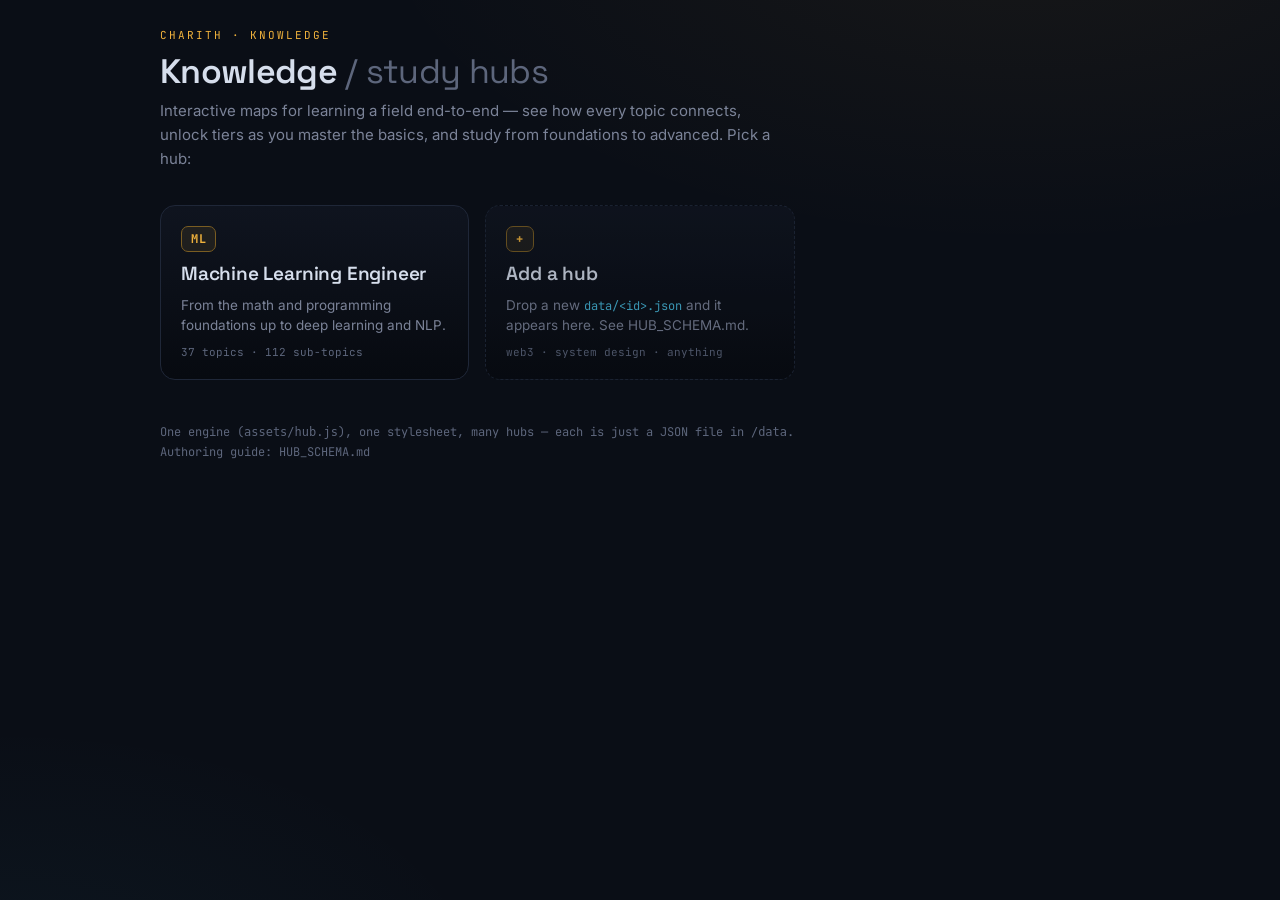
==== index.html @ 0ff25993 "Add files via upload" ====
<!DOCTYPE html>
<html lang="en">
<head>
  <meta charset="UTF-8">
  <meta name="viewport" content="width=device-width, initial-scale=1.0, viewport-fit=cover">
  <meta name="apple-mobile-web-app-capable" content="yes">
  <meta name="apple-mobile-web-app-title" content="Knowledge">
  <meta name="theme-color" content="#0A0E16">
  <link rel="manifest" href="manifest.webmanifest">
  <link rel="apple-touch-icon" href="assets/icon.png">
  <link rel="preconnect" href="https://fonts.googleapis.com">
  <link rel="preconnect" href="https://fonts.gstatic.com" crossorigin>
  <link href="https://fonts.googleapis.com/css2?family=Space+Grotesk:wght@400;500;600;700&family=Inter:wght@400;450;500;600&family=JetBrains+Mono:wght@400;500;700&display=swap" rel="stylesheet">
  <title>Knowledge · Hubs</title>
<style>
:root{--ink:#070A10;--bg:#0A0E16;--panel:#0F141F;--line:#1F2738;--line2:#26304a;--line-bright:#33405A;
  --text:#D6DEEC;--muted:#7b8398;--muted2:#5d667c;--gold:#F0B23C;--cyan:#46B8DA;--mint:#54C99A;}
*{box-sizing:border-box}
body{margin:0;min-height:100vh;background:
  radial-gradient(1100px 560px at 80% -10%,rgba(240,178,60,.06),transparent 60%),
  radial-gradient(900px 480px at 0% 110%,rgba(70,184,218,.05),transparent 55%),var(--bg);
  color:var(--text);font-family:"Inter",system-ui,sans-serif;-webkit-font-smoothing:antialiased;
  padding:max(28px,env(safe-area-inset-top)) 22px 60px}
a{text-decoration:none;color:inherit}
.wrap{max-width:960px;margin:0 auto}
.kbd{font-family:"JetBrains Mono",monospace;font-size:11px;letter-spacing:.18em;text-transform:uppercase;color:var(--gold)}
h1{font-family:"Space Grotesk",sans-serif;font-weight:600;font-size:34px;letter-spacing:-.02em;margin:8px 0 6px}
h1 span{color:var(--muted2);font-weight:400}
.lead{color:var(--muted);font-size:15px;max-width:620px;line-height:1.6;margin:0 0 34px}
.grid{display:grid;grid-template-columns:repeat(auto-fill,minmax(260px,1fr));gap:16px}
.hub{display:flex;flex-direction:column;gap:9px;background:linear-gradient(180deg,var(--panel),var(--ink));
  border:1px solid var(--line);border-radius:15px;padding:20px;transition:.16s;position:relative;overflow:hidden}
.hub:hover{border-color:var(--line-bright);transform:translateY(-2px);box-shadow:0 22px 44px -26px rgba(0,0,0,.9)}
.hub.add{border-style:dashed;opacity:.8}
.hub.add:hover{transform:none;box-shadow:none}
.hbadge{font-family:"JetBrains Mono",monospace;font-size:12px;font-weight:700;color:var(--gold);
  background:rgba(240,178,60,.08);border:1px solid #7a5d22;width:fit-content;padding:4px 9px;border-radius:7px;letter-spacing:.05em}
.htitle{font-family:"Space Grotesk",sans-serif;font-weight:600;font-size:19px;letter-spacing:-.01em}
.hblurb{color:var(--muted);font-size:13.5px;line-height:1.5;flex:1}
.hblurb code{font-family:"JetBrains Mono",monospace;font-size:12px;color:var(--cyan)}
.hmeta{font-family:"JetBrains Mono",monospace;font-size:11px;color:var(--muted2)}
.foot{margin-top:42px;color:var(--muted2);font-family:"JetBrains Mono",monospace;font-size:12px;line-height:1.7}
</style>
</head>
<body>
  <div class="wrap">
    <div class="kbd">charith · knowledge</div>
    <h1>Knowledge <span>/ study hubs</span></h1>
    <p class="lead">Interactive maps for learning a field end-to-end — see how every topic connects, unlock tiers as you master the basics, and study from foundations to advanced. Pick a hub:</p>
    <div class="grid">
      <a class="hub" href="hub.html?topic=ml">
        <div class="hbadge">ML</div>
        <div class="htitle">Machine Learning Engineer</div>
        <div class="hblurb">From the math and programming foundations up to deep learning and NLP.</div>
        <div class="hmeta">37 topics · 112 sub-topics</div>
      </a>
      <div class="hub add">
        <div class="hbadge">+</div>
        <div class="htitle">Add a hub</div>
        <div class="hblurb">Drop a new <code>data/&lt;id&gt;.json</code> and it appears here. See HUB_SCHEMA.md.</div>
        <div class="hmeta">web3 · system design · anything</div>
      </div>
    </div>
    <p class="foot">One engine (<code>assets/hub.js</code>), one stylesheet, many hubs — each is just a JSON file in <code>/data</code>.<br>Authoring guide: HUB_SCHEMA.md</p>
  </div>
</body>
</html>
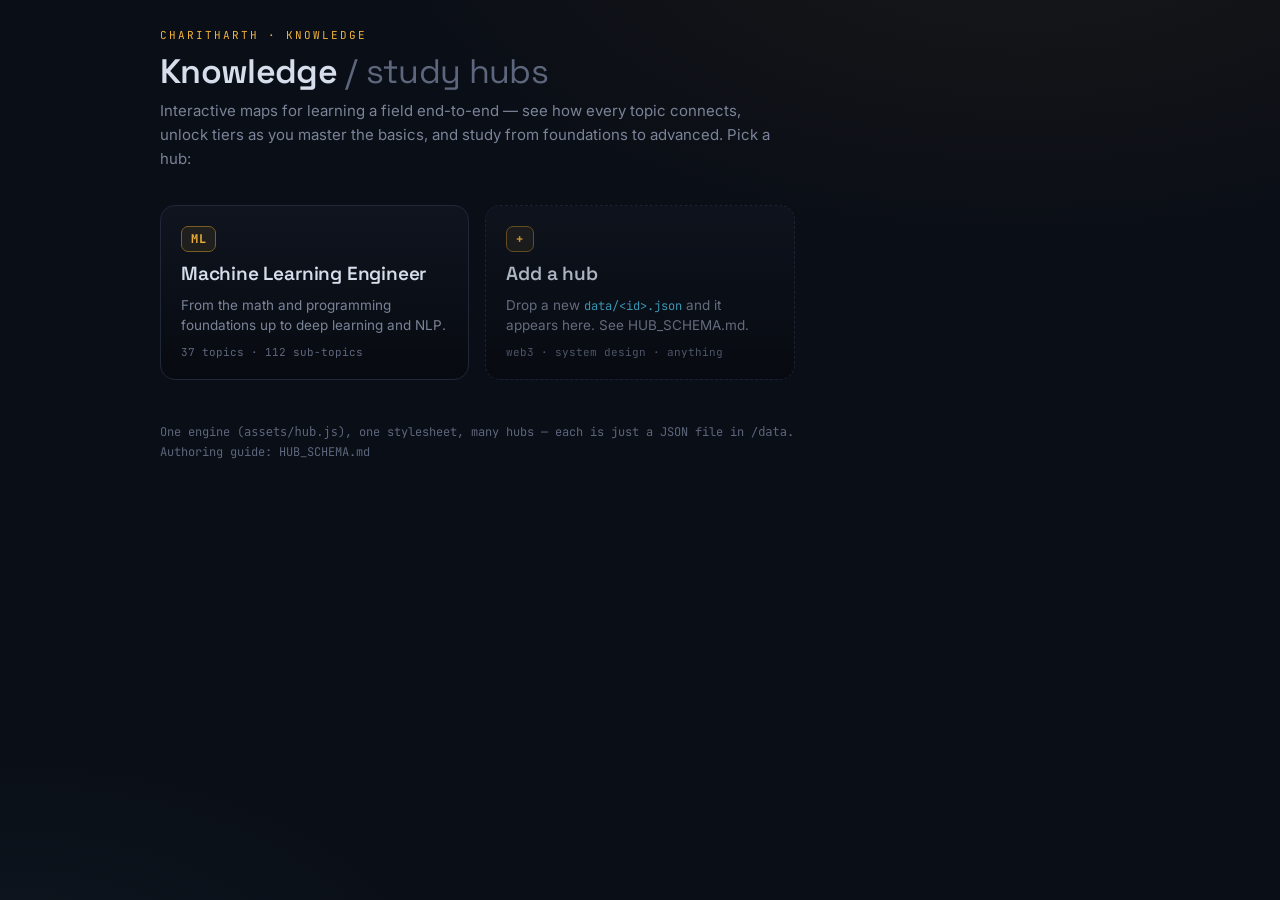
==== commit 322dcd63: "Correct name from 'charith' to 'Charitharth'" ====
--- a/index.html
+++ b/index.html
@@ -44,7 +44,7 @@
 </head>
 <body>
   <div class="wrap">
-    <div class="kbd">charith · knowledge</div>
+    <div class="kbd">Charitharth · knowledge</div>
     <h1>Knowledge <span>/ study hubs</span></h1>
     <p class="lead">Interactive maps for learning a field end-to-end — see how every topic connects, unlock tiers as you master the basics, and study from foundations to advanced. Pick a hub:</p>
     <div class="grid">
@@ -64,4 +64,4 @@
     <p class="foot">One engine (<code>assets/hub.js</code>), one stylesheet, many hubs — each is just a JSON file in <code>/data</code>.<br>Authoring guide: HUB_SCHEMA.md</p>
   </div>
 </body>
-</html>+</html>
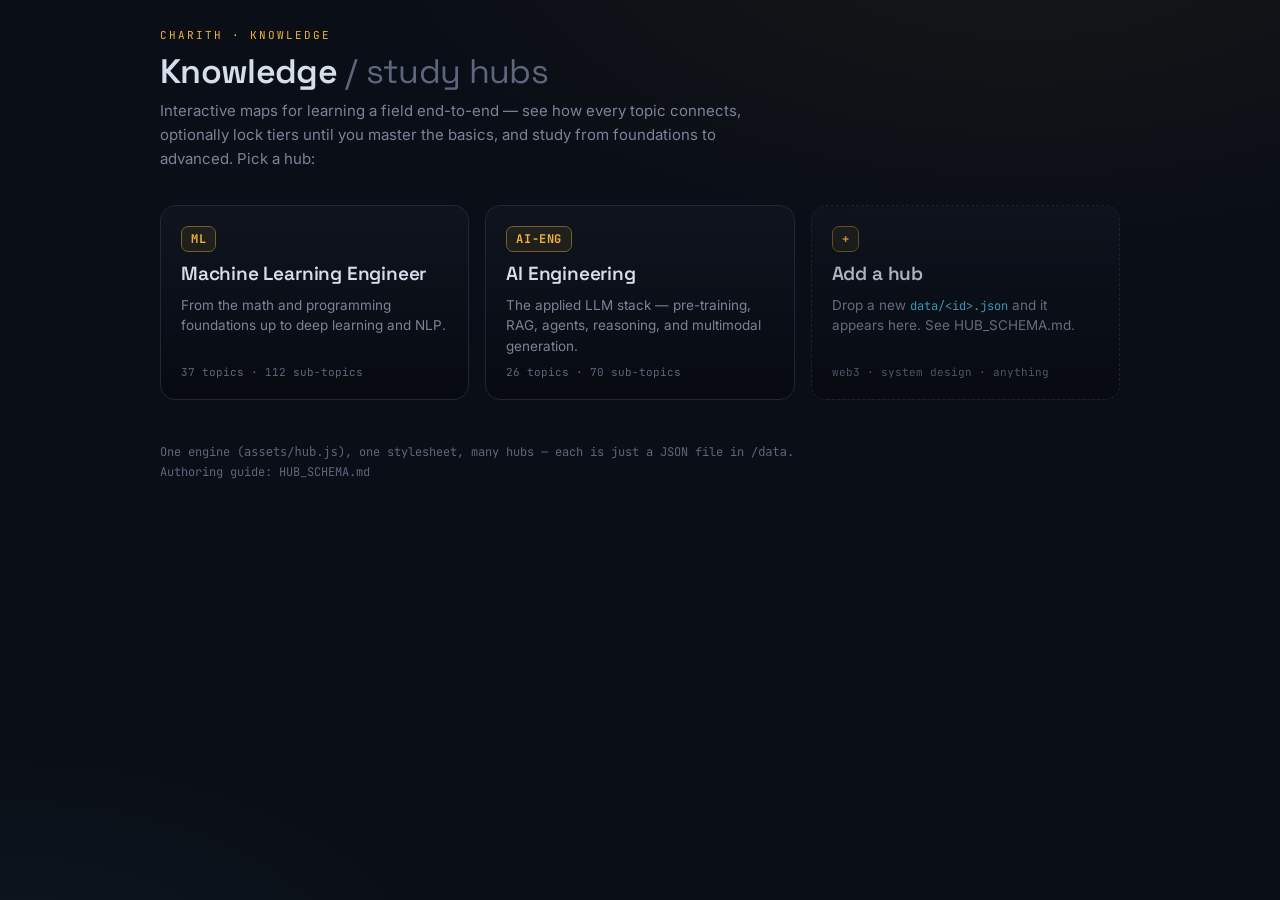
==== commit 070dccf6: "Add files via upload" ====
--- a/index.html
+++ b/index.html
@@ -44,15 +44,21 @@
 </head>
 <body>
   <div class="wrap">
-    <div class="kbd">Charitharth · knowledge</div>
+    <div class="kbd">charith · knowledge</div>
     <h1>Knowledge <span>/ study hubs</span></h1>
-    <p class="lead">Interactive maps for learning a field end-to-end — see how every topic connects, unlock tiers as you master the basics, and study from foundations to advanced. Pick a hub:</p>
+    <p class="lead">Interactive maps for learning a field end-to-end — see how every topic connects, optionally lock tiers until you master the basics, and study from foundations to advanced. Pick a hub:</p>
     <div class="grid">
       <a class="hub" href="hub.html?topic=ml">
         <div class="hbadge">ML</div>
         <div class="htitle">Machine Learning Engineer</div>
         <div class="hblurb">From the math and programming foundations up to deep learning and NLP.</div>
         <div class="hmeta">37 topics · 112 sub-topics</div>
+      </a>
+      <a class="hub" href="hub.html?topic=ai-eng">
+        <div class="hbadge">AI-ENG</div>
+        <div class="htitle">AI Engineering</div>
+        <div class="hblurb">The applied LLM stack — pre-training, RAG, agents, reasoning, and multimodal generation.</div>
+        <div class="hmeta">26 topics · 70 sub-topics</div>
       </a>
       <div class="hub add">
         <div class="hbadge">+</div>
@@ -64,4 +70,4 @@
     <p class="foot">One engine (<code>assets/hub.js</code>), one stylesheet, many hubs — each is just a JSON file in <code>/data</code>.<br>Authoring guide: HUB_SCHEMA.md</p>
   </div>
 </body>
-</html>
+</html>
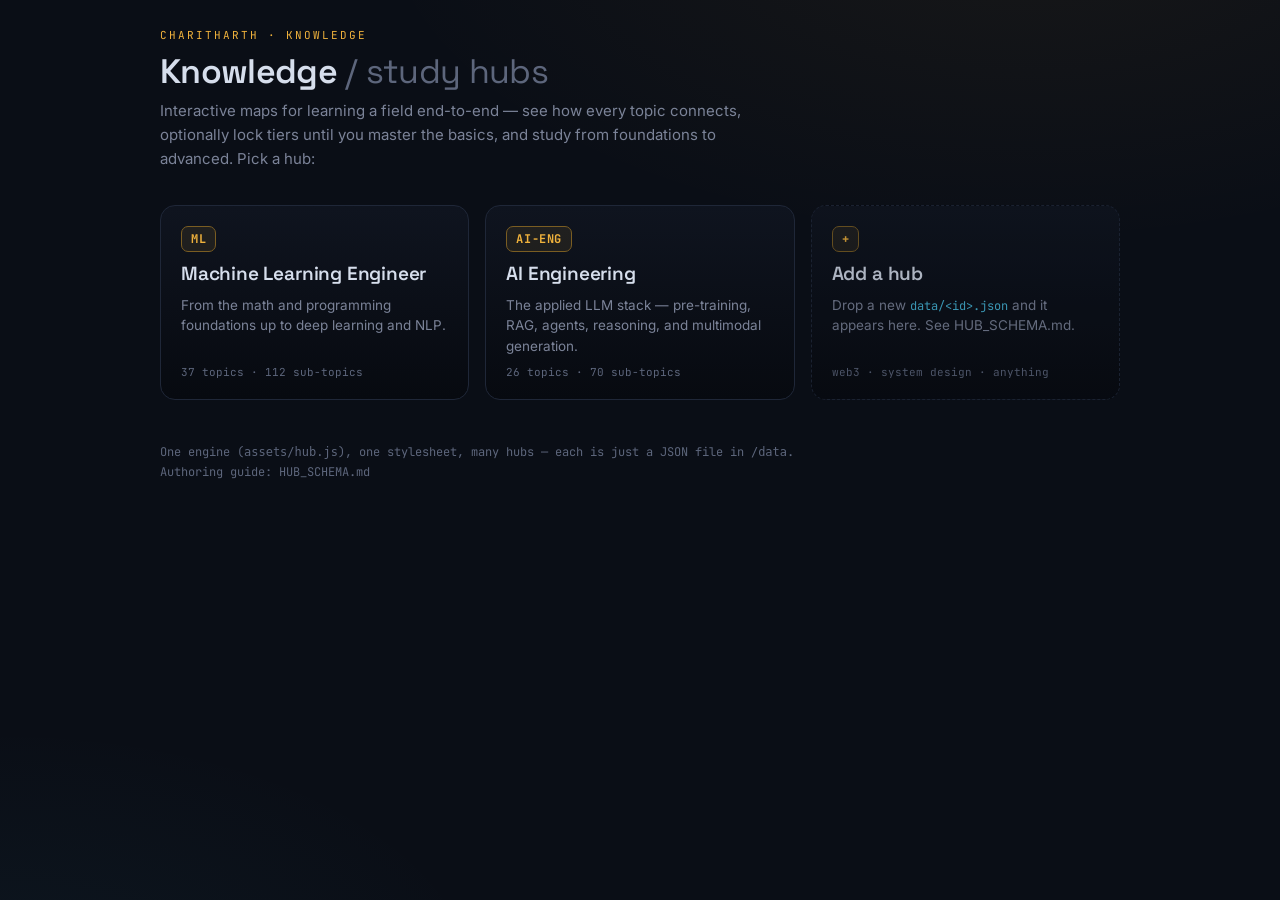
==== commit e44a9b34: "Update index.html" ====
--- a/index.html
+++ b/index.html
@@ -44,7 +44,7 @@
 </head>
 <body>
   <div class="wrap">
-    <div class="kbd">charith · knowledge</div>
+    <div class="kbd">charitharth · knowledge</div>
     <h1>Knowledge <span>/ study hubs</span></h1>
     <p class="lead">Interactive maps for learning a field end-to-end — see how every topic connects, optionally lock tiers until you master the basics, and study from foundations to advanced. Pick a hub:</p>
     <div class="grid">
@@ -70,4 +70,4 @@
     <p class="foot">One engine (<code>assets/hub.js</code>), one stylesheet, many hubs — each is just a JSON file in <code>/data</code>.<br>Authoring guide: HUB_SCHEMA.md</p>
   </div>
 </body>
-</html>+</html>
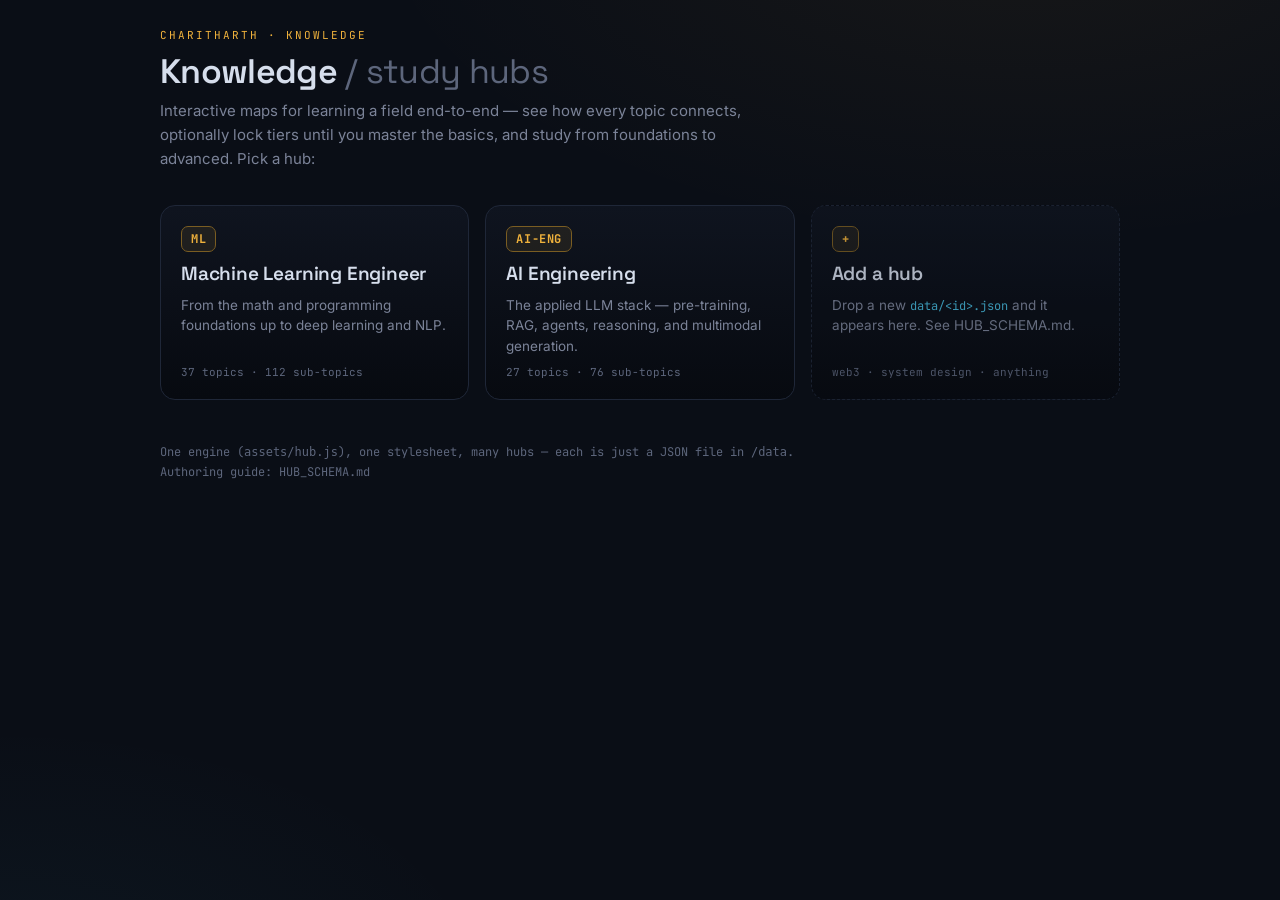
==== commit 20b97806: "Add files via upload" ====
--- a/index.html
+++ b/index.html
@@ -58,7 +58,7 @@
         <div class="hbadge">AI-ENG</div>
         <div class="htitle">AI Engineering</div>
         <div class="hblurb">The applied LLM stack — pre-training, RAG, agents, reasoning, and multimodal generation.</div>
-        <div class="hmeta">26 topics · 70 sub-topics</div>
+        <div class="hmeta">27 topics · 76 sub-topics</div>
       </a>
       <div class="hub add">
         <div class="hbadge">+</div>
@@ -70,4 +70,4 @@
     <p class="foot">One engine (<code>assets/hub.js</code>), one stylesheet, many hubs — each is just a JSON file in <code>/data</code>.<br>Authoring guide: HUB_SCHEMA.md</p>
   </div>
 </body>
-</html>
+</html>
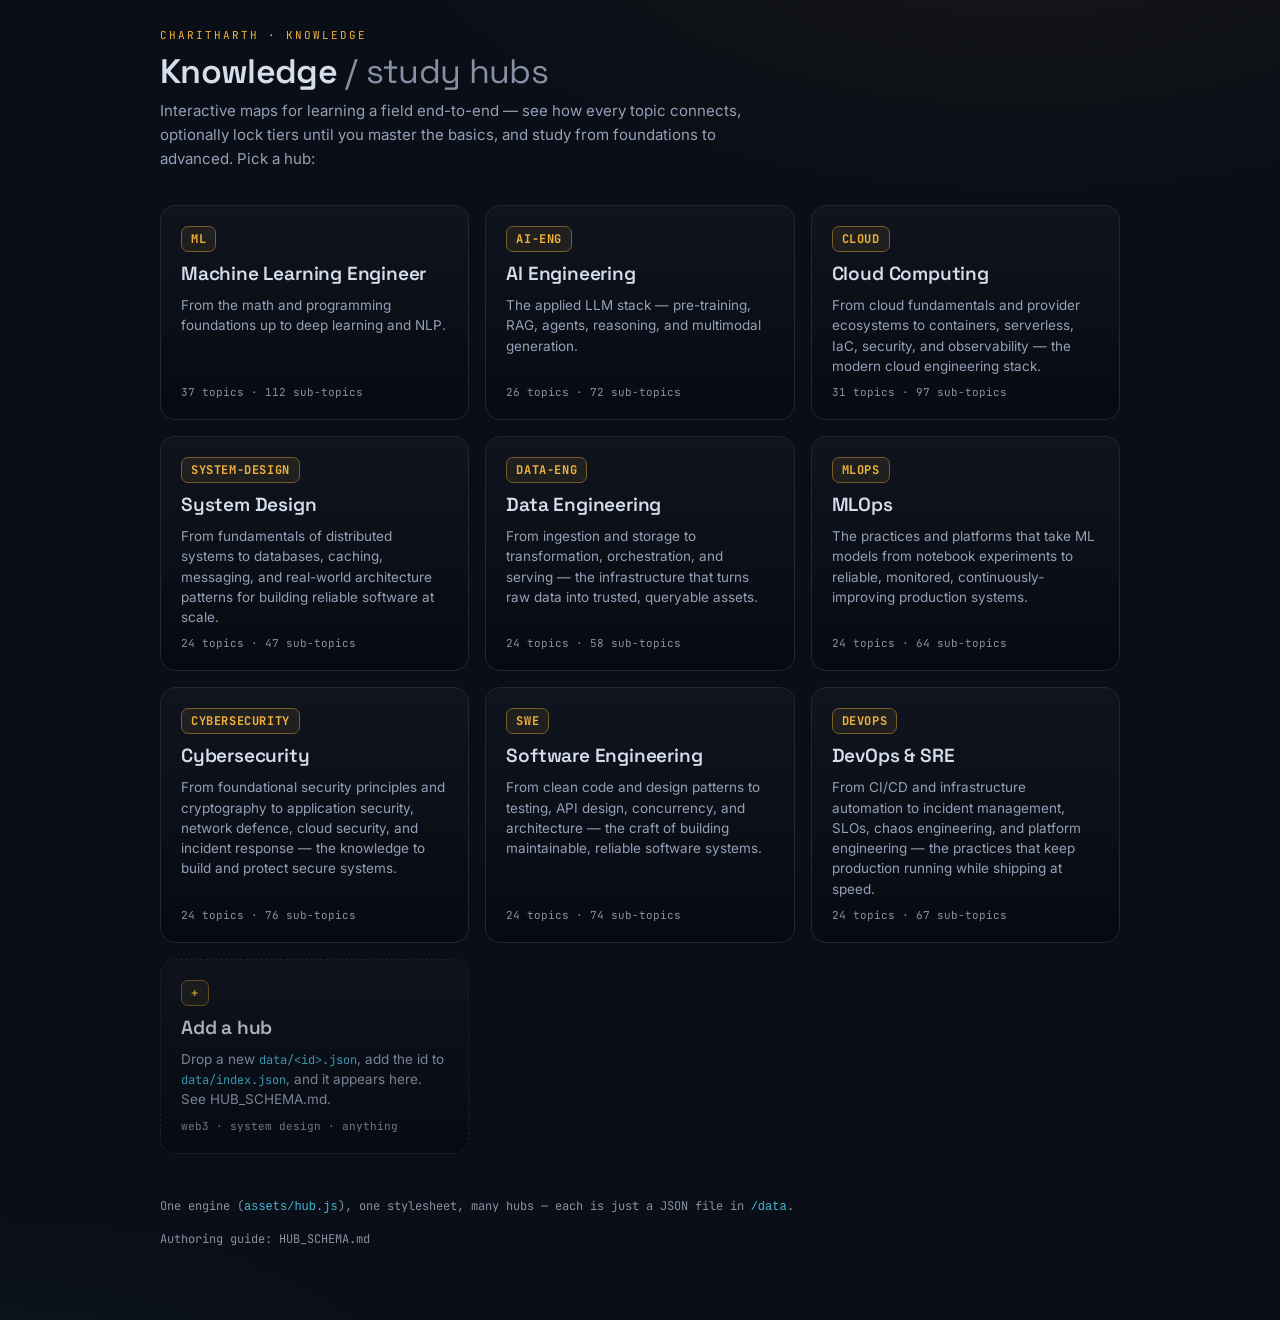
==== commit a3f6c33c: "Add files via upload" ====
--- a/index.html
+++ b/index.html
@@ -1,73 +1,117 @@
 <!DOCTYPE html>
-<html lang="en">
+<html lang="en" dir="ltr">
 <head>
   <meta charset="UTF-8">
   <meta name="viewport" content="width=device-width, initial-scale=1.0, viewport-fit=cover">
+  <meta name="description" content="Interactive learning maps for mastering AI, ML, and engineering topics end-to-end. See how every topic connects and study from foundations to advanced.">
+  <meta name="mobile-web-app-capable" content="yes">
   <meta name="apple-mobile-web-app-capable" content="yes">
   <meta name="apple-mobile-web-app-title" content="Knowledge">
   <meta name="theme-color" content="#0A0E16">
   <link rel="manifest" href="manifest.webmanifest">
   <link rel="apple-touch-icon" href="assets/icon.png">
-  <link rel="preconnect" href="https://fonts.googleapis.com">
-  <link rel="preconnect" href="https://fonts.gstatic.com" crossorigin>
-  <link href="https://fonts.googleapis.com/css2?family=Space+Grotesk:wght@400;500;600;700&family=Inter:wght@400;450;500;600&family=JetBrains+Mono:wght@400;500;700&display=swap" rel="stylesheet">
+  <link rel="stylesheet" href="assets/index.css">
   <title>Knowledge · Hubs</title>
-<style>
-:root{--ink:#070A10;--bg:#0A0E16;--panel:#0F141F;--line:#1F2738;--line2:#26304a;--line-bright:#33405A;
-  --text:#D6DEEC;--muted:#7b8398;--muted2:#5d667c;--gold:#F0B23C;--cyan:#46B8DA;--mint:#54C99A;}
-*{box-sizing:border-box}
-body{margin:0;min-height:100vh;background:
-  radial-gradient(1100px 560px at 80% -10%,rgba(240,178,60,.06),transparent 60%),
-  radial-gradient(900px 480px at 0% 110%,rgba(70,184,218,.05),transparent 55%),var(--bg);
-  color:var(--text);font-family:"Inter",system-ui,sans-serif;-webkit-font-smoothing:antialiased;
-  padding:max(28px,env(safe-area-inset-top)) 22px 60px}
-a{text-decoration:none;color:inherit}
-.wrap{max-width:960px;margin:0 auto}
-.kbd{font-family:"JetBrains Mono",monospace;font-size:11px;letter-spacing:.18em;text-transform:uppercase;color:var(--gold)}
-h1{font-family:"Space Grotesk",sans-serif;font-weight:600;font-size:34px;letter-spacing:-.02em;margin:8px 0 6px}
-h1 span{color:var(--muted2);font-weight:400}
-.lead{color:var(--muted);font-size:15px;max-width:620px;line-height:1.6;margin:0 0 34px}
-.grid{display:grid;grid-template-columns:repeat(auto-fill,minmax(260px,1fr));gap:16px}
-.hub{display:flex;flex-direction:column;gap:9px;background:linear-gradient(180deg,var(--panel),var(--ink));
-  border:1px solid var(--line);border-radius:15px;padding:20px;transition:.16s;position:relative;overflow:hidden}
-.hub:hover{border-color:var(--line-bright);transform:translateY(-2px);box-shadow:0 22px 44px -26px rgba(0,0,0,.9)}
-.hub.add{border-style:dashed;opacity:.8}
-.hub.add:hover{transform:none;box-shadow:none}
-.hbadge{font-family:"JetBrains Mono",monospace;font-size:12px;font-weight:700;color:var(--gold);
-  background:rgba(240,178,60,.08);border:1px solid #7a5d22;width:fit-content;padding:4px 9px;border-radius:7px;letter-spacing:.05em}
-.htitle{font-family:"Space Grotesk",sans-serif;font-weight:600;font-size:19px;letter-spacing:-.01em}
-.hblurb{color:var(--muted);font-size:13.5px;line-height:1.5;flex:1}
-.hblurb code{font-family:"JetBrains Mono",monospace;font-size:12px;color:var(--cyan)}
-.hmeta{font-family:"JetBrains Mono",monospace;font-size:11px;color:var(--muted2)}
-.foot{margin-top:42px;color:var(--muted2);font-family:"JetBrains Mono",monospace;font-size:12px;line-height:1.7}
-</style>
 </head>
 <body>
   <div class="wrap">
-    <div class="kbd">charitharth · knowledge</div>
-    <h1>Knowledge <span>/ study hubs</span></h1>
-    <p class="lead">Interactive maps for learning a field end-to-end — see how every topic connects, optionally lock tiers until you master the basics, and study from foundations to advanced. Pick a hub:</p>
-    <div class="grid">
-      <a class="hub" href="hub.html?topic=ml">
-        <div class="hbadge">ML</div>
-        <div class="htitle">Machine Learning Engineer</div>
-        <div class="hblurb">From the math and programming foundations up to deep learning and NLP.</div>
-        <div class="hmeta">37 topics · 112 sub-topics</div>
-      </a>
-      <a class="hub" href="hub.html?topic=ai-eng">
-        <div class="hbadge">AI-ENG</div>
-        <div class="htitle">AI Engineering</div>
-        <div class="hblurb">The applied LLM stack — pre-training, RAG, agents, reasoning, and multimodal generation.</div>
-        <div class="hmeta">27 topics · 76 sub-topics</div>
-      </a>
-      <div class="hub add">
-        <div class="hbadge">+</div>
-        <div class="htitle">Add a hub</div>
-        <div class="hblurb">Drop a new <code>data/&lt;id&gt;.json</code> and it appears here. See HUB_SCHEMA.md.</div>
-        <div class="hmeta">web3 · system design · anything</div>
+    <header>
+      <div class="kbd">charitharth · knowledge</div>
+      <h1>Knowledge <span>/ study hubs</span></h1>
+      <p class="lead">Interactive maps for learning a field end-to-end — see how every topic connects, optionally lock tiers until you master the basics, and study from foundations to advanced. Pick a hub:</p>
+    </header>
+
+    <main>
+      <div class="grid" id="hub-grid" aria-label="Available study hubs">
+        <!-- Static fallback (replaced by dynamic load when served over HTTP) -->
+        <a class="hub" href="hub.html?topic=ml">
+          <div class="hbadge">ML</div>
+          <div class="htitle">Machine Learning Engineer</div>
+          <div class="hblurb">From the math and programming foundations up to deep learning and NLP.</div>
+          <div class="hmeta">37 topics · 112 sub-topics</div>
+        </a>
+        <a class="hub" href="hub.html?topic=ai-eng">
+          <div class="hbadge">AI-ENG</div>
+          <div class="htitle">AI Engineering</div>
+          <div class="hblurb">The applied LLM stack — pre-training, RAG, agents, reasoning, and multimodal generation.</div>
+          <div class="hmeta">27 topics · 76 sub-topics</div>
+        </a>
+        <div class="hub add" role="presentation">
+          <div class="hbadge">+</div>
+          <div class="htitle">Add a hub</div>
+          <div class="hblurb">Drop a new <code>data/&lt;id&gt;.json</code>, add the id to <code>data/index.json</code>, and it appears here. See <a href="docs/HUB_SCHEMA.md">HUB_SCHEMA.md</a>.</div>
+          <div class="hmeta">web3 · system design · anything</div>
+        </div>
       </div>
-    </div>
-    <p class="foot">One engine (<code>assets/hub.js</code>), one stylesheet, many hubs — each is just a JSON file in <code>/data</code>.<br>Authoring guide: HUB_SCHEMA.md</p>
+    </main>
+
+    <footer class="foot">
+      <p>One engine (<code>assets/hub.js</code>), one stylesheet, many hubs — each is just a JSON file in <code>/data</code>.</p>
+      <p>Authoring guide: <a href="docs/HUB_SCHEMA.md">HUB_SCHEMA.md</a></p>
+    </footer>
   </div>
+
+  <script>
+  (function () {
+    var grid = document.getElementById('hub-grid');
+
+    // Progressively enhance: if fetch works (HTTP), replace static cards with live data
+    if (location.protocol === 'file:') return; // static fallback is already fine
+
+    fetch('data/index.json')
+      .then(function (r) { return r.json(); })
+      .then(function (ids) {
+        return Promise.all(ids.map(function (id) {
+          return fetch('data/' + id + '.json')
+            .then(function (r) { return r.json(); })
+            .then(function (data) {
+              var topicCount = Object.keys(data.topics || {}).length;
+              var leafCount = Object.keys(data.leaves || {}).length;
+              return { id: id, meta: data.meta || {}, topicCount: topicCount, leafCount: leafCount };
+            });
+        }));
+      })
+      .then(function (hubs) {
+        grid.innerHTML = '';
+        hubs.forEach(function (hub) {
+          var badge = (hub.meta.id || hub.id).toUpperCase();
+          var title = hub.meta.title || hub.id;
+          var blurb = hub.meta.blurb || hub.meta.subtitle || '';
+          var card = document.createElement('a');
+          card.className = 'hub';
+          card.href = 'hub.html?topic=' + hub.id;
+          card.innerHTML =
+            '<div class="hbadge">' + esc(badge) + '</div>' +
+            '<div class="htitle">' + esc(title) + '</div>' +
+            '<div class="hblurb">' + esc(blurb) + '</div>' +
+            '<div class="hmeta">' + hub.topicCount + ' topics \u00b7 ' + hub.leafCount + ' sub-topics</div>';
+          grid.appendChild(card);
+        });
+
+        // "Add a hub" card
+        var add = document.createElement('div');
+        add.className = 'hub add';
+        add.setAttribute('role', 'presentation');
+        add.innerHTML =
+          '<div class="hbadge">+</div>' +
+          '<div class="htitle">Add a hub</div>' +
+          '<div class="hblurb">Drop a new <code>data/&lt;id&gt;.json</code>, add the id to <code>data/index.json</code>, and it appears here. See <a href="docs/HUB_SCHEMA.md">HUB_SCHEMA.md</a>.</div>' +
+          '<div class="hmeta">web3 \u00b7 system design \u00b7 anything</div>';
+        grid.appendChild(add);
+      })
+      .catch(function () {
+        // Static fallback already visible — just leave it
+      });
+
+    function esc(s) {
+      return s.replace(/&/g, '&amp;').replace(/</g, '&lt;').replace(/>/g, '&gt;');
+    }
+  })();
+
+  // Register service worker for offline / PWA support
+  if ('serviceWorker' in navigator) {
+    navigator.serviceWorker.register('sw.js').catch(function () {});
+  }
+  </script>
 </body>
-</html>+</html>
--- a/assets/index.css
+++ b/assets/index.css
@@ -0,0 +1,169 @@
+/* ===== Self-hosted fonts ===== */
+@font-face { font-family:'Inter'; font-style:normal; font-weight:400; font-display:swap; src:url('fonts/inter-400.ttf') format('truetype'); }
+@font-face { font-family:'Inter'; font-style:normal; font-weight:500; font-display:swap; src:url('fonts/inter-500.ttf') format('truetype'); }
+@font-face { font-family:'Inter'; font-style:normal; font-weight:600; font-display:swap; src:url('fonts/inter-600.ttf') format('truetype'); }
+@font-face { font-family:'JetBrains Mono'; font-style:normal; font-weight:400; font-display:swap; src:url('fonts/jetbrains-mono-400.ttf') format('truetype'); }
+@font-face { font-family:'JetBrains Mono'; font-style:normal; font-weight:500; font-display:swap; src:url('fonts/jetbrains-mono-500.ttf') format('truetype'); }
+@font-face { font-family:'JetBrains Mono'; font-style:normal; font-weight:700; font-display:swap; src:url('fonts/jetbrains-mono-700.ttf') format('truetype'); }
+@font-face { font-family:'Space Grotesk'; font-style:normal; font-weight:400; font-display:swap; src:url('fonts/space-grotesk-400.ttf') format('truetype'); }
+@font-face { font-family:'Space Grotesk'; font-style:normal; font-weight:500; font-display:swap; src:url('fonts/space-grotesk-500.ttf') format('truetype'); }
+@font-face { font-family:'Space Grotesk'; font-style:normal; font-weight:600; font-display:swap; src:url('fonts/space-grotesk-600.ttf') format('truetype'); }
+@font-face { font-family:'Space Grotesk'; font-style:normal; font-weight:700; font-display:swap; src:url('fonts/space-grotesk-700.ttf') format('truetype'); }
+
+/* ===== Design tokens ===== */
+:root {
+  --ink: #070A10;
+  --bg: #0A0E16;
+  --panel: #0F141F;
+  --line: #1F2738;
+  --line2: #26304a;
+  --line-bright: #33405A;
+  --text: #D6DEEC;
+  --muted: #94a0b8;      /* bumped from #7b8398 for WCAG AA contrast */
+  --muted2: #8890a5;     /* bumped from #5d667c for WCAG AA contrast */
+  --gold: #F0B23C;
+  --cyan: #46B8DA;
+  --mint: #54C99A;
+}
+
+/* ===== Reset & base ===== */
+*, *::before, *::after { box-sizing: border-box; }
+body {
+  margin: 0;
+  min-height: 100vh;
+  background:
+    radial-gradient(1100px 560px at 80% -10%, rgba(240,178,60,.06), transparent 60%),
+    radial-gradient(900px 480px at 0% 110%, rgba(70,184,218,.05), transparent 55%),
+    var(--bg);
+  color: var(--text);
+  font-family: "Inter", system-ui, sans-serif;
+  -webkit-font-smoothing: antialiased;
+  padding: max(28px, env(safe-area-inset-top)) 22px 60px;
+}
+a { text-decoration: none; color: inherit; }
+
+/* ===== Layout ===== */
+.wrap { max-width: 960px; margin: 0 auto; }
+
+/* ===== Header ===== */
+.kbd {
+  font-family: "JetBrains Mono", monospace;
+  font-size: 11px;
+  letter-spacing: .18em;
+  text-transform: uppercase;
+  color: var(--gold);
+}
+h1 {
+  font-family: "Space Grotesk", sans-serif;
+  font-weight: 600;
+  font-size: 34px;
+  letter-spacing: -.02em;
+  margin: 8px 0 6px;
+}
+h1 span { color: var(--muted2); font-weight: 400; }
+.lead {
+  color: var(--muted);
+  font-size: 15px;
+  max-width: 620px;
+  line-height: 1.6;
+  margin: 0 0 34px;
+}
+
+/* ===== Hub grid ===== */
+.grid {
+  display: grid;
+  grid-template-columns: repeat(auto-fill, minmax(260px, 1fr));
+  gap: 16px;
+}
+.hub {
+  display: flex;
+  flex-direction: column;
+  gap: 9px;
+  background: linear-gradient(180deg, var(--panel), var(--ink));
+  border: 1px solid var(--line);
+  border-radius: 15px;
+  padding: 20px;
+  transition: border-color .16s, transform .16s, box-shadow .16s;
+  position: relative;
+  overflow: hidden;
+}
+.hub:hover,
+.hub:focus-visible {
+  border-color: var(--line-bright);
+  transform: translateY(-2px);
+  box-shadow: 0 22px 44px -26px rgba(0,0,0,.9);
+}
+.hub:focus-visible {
+  outline: 2px solid var(--gold);
+  outline-offset: 2px;
+}
+.hub.add {
+  border-style: dashed;
+  opacity: .8;
+}
+.hub.add:hover,
+.hub.add:focus-visible {
+  transform: none;
+  box-shadow: none;
+}
+.hbadge {
+  font-family: "JetBrains Mono", monospace;
+  font-size: 12px;
+  font-weight: 700;
+  color: var(--gold);
+  background: rgba(240,178,60,.08);
+  border: 1px solid #7a5d22;
+  width: fit-content;
+  padding: 4px 9px;
+  border-radius: 7px;
+  letter-spacing: .05em;
+}
+.htitle {
+  font-family: "Space Grotesk", sans-serif;
+  font-weight: 600;
+  font-size: 19px;
+  letter-spacing: -.01em;
+}
+.hblurb {
+  color: var(--muted);
+  font-size: 13.5px;
+  line-height: 1.5;
+  flex: 1;
+}
+.hblurb code {
+  font-family: "JetBrains Mono", monospace;
+  font-size: 12px;
+  color: var(--cyan);
+}
+.hmeta {
+  font-family: "JetBrains Mono", monospace;
+  font-size: 11px;
+  color: var(--muted2);
+}
+
+/* ===== Loading skeleton ===== */
+.hub.skeleton {
+  min-height: 140px;
+  animation: pulse 1.5s ease-in-out infinite;
+}
+@keyframes pulse {
+  0%, 100% { opacity: .5; }
+  50% { opacity: .3; }
+}
+
+/* ===== Footer ===== */
+.foot {
+  margin-top: 42px;
+  color: var(--muted2);
+  font-family: "JetBrains Mono", monospace;
+  font-size: 12px;
+  line-height: 1.7;
+}
+.foot code {
+  color: var(--cyan);
+}
+
+/* ===== Reduced motion ===== */
+@media (prefers-reduced-motion: reduce) {
+  *, *::before, *::after { transition: none !important; animation: none !important; }
+}
